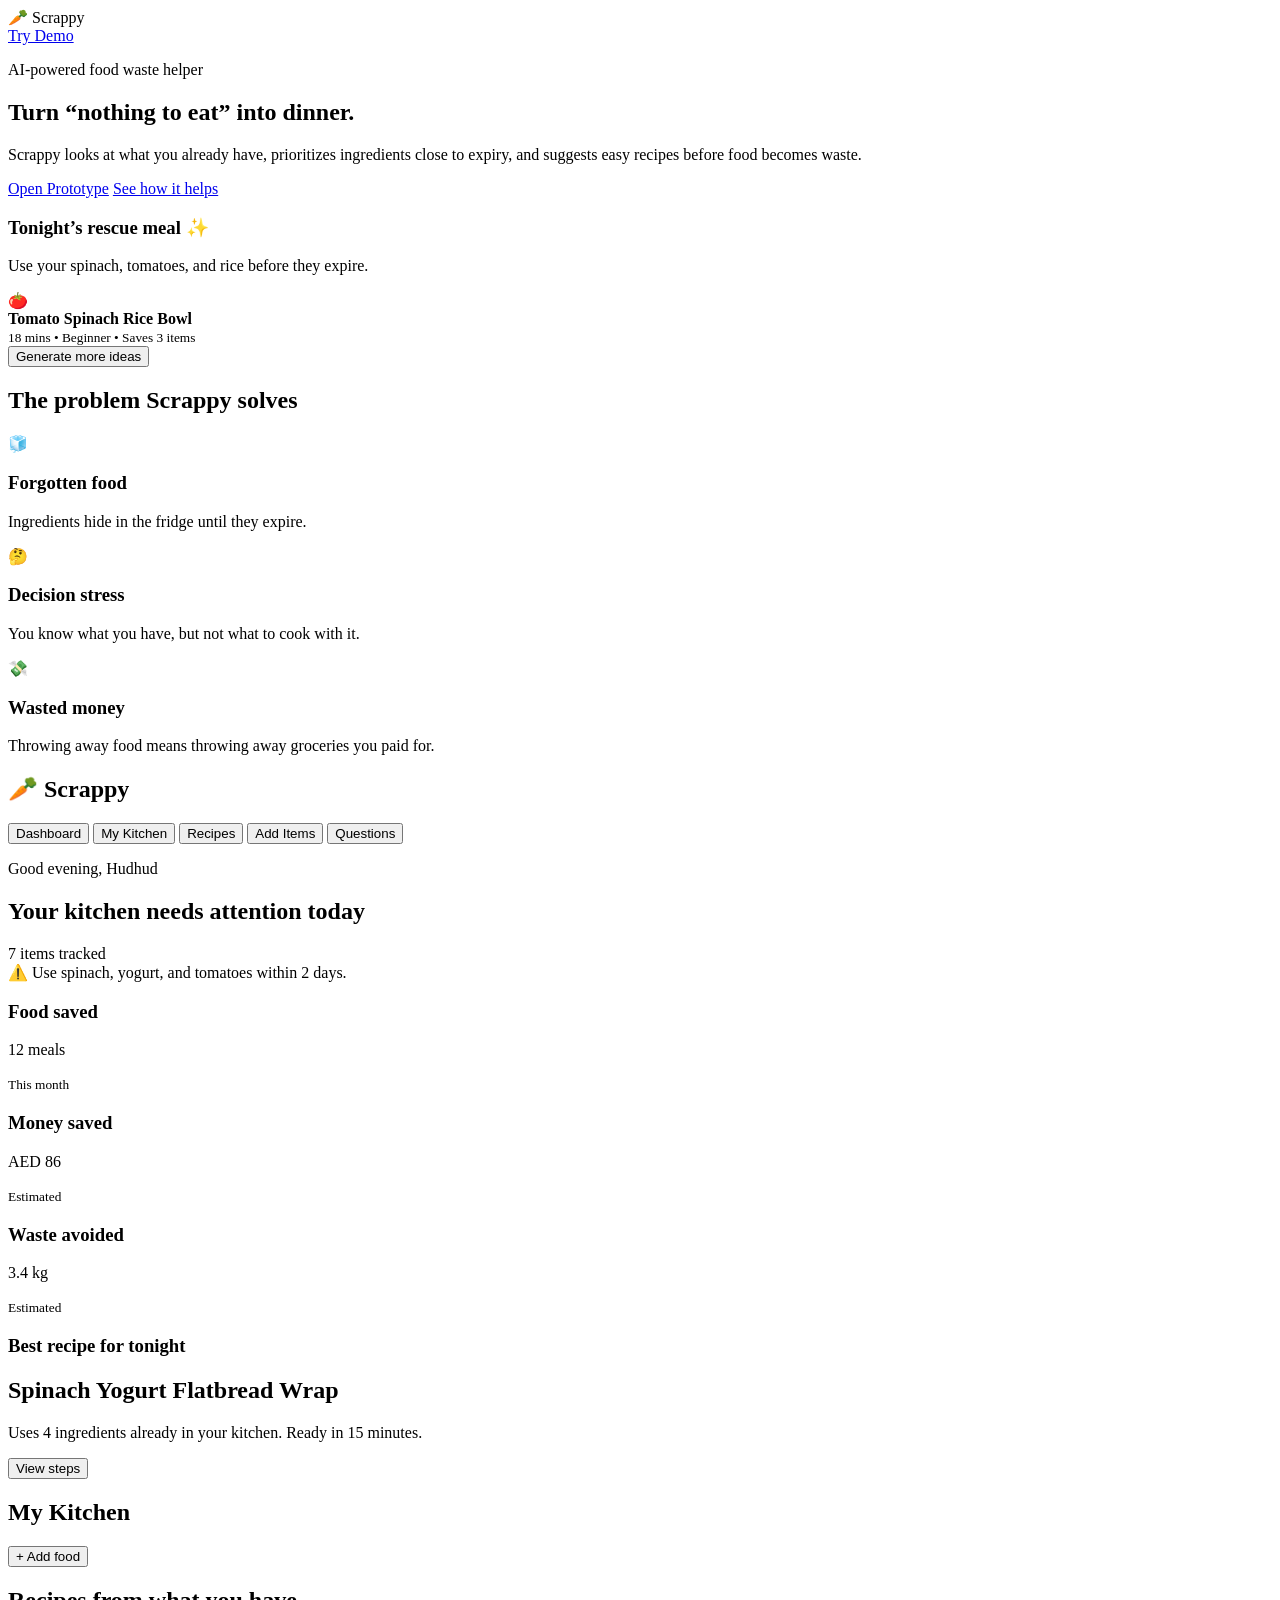
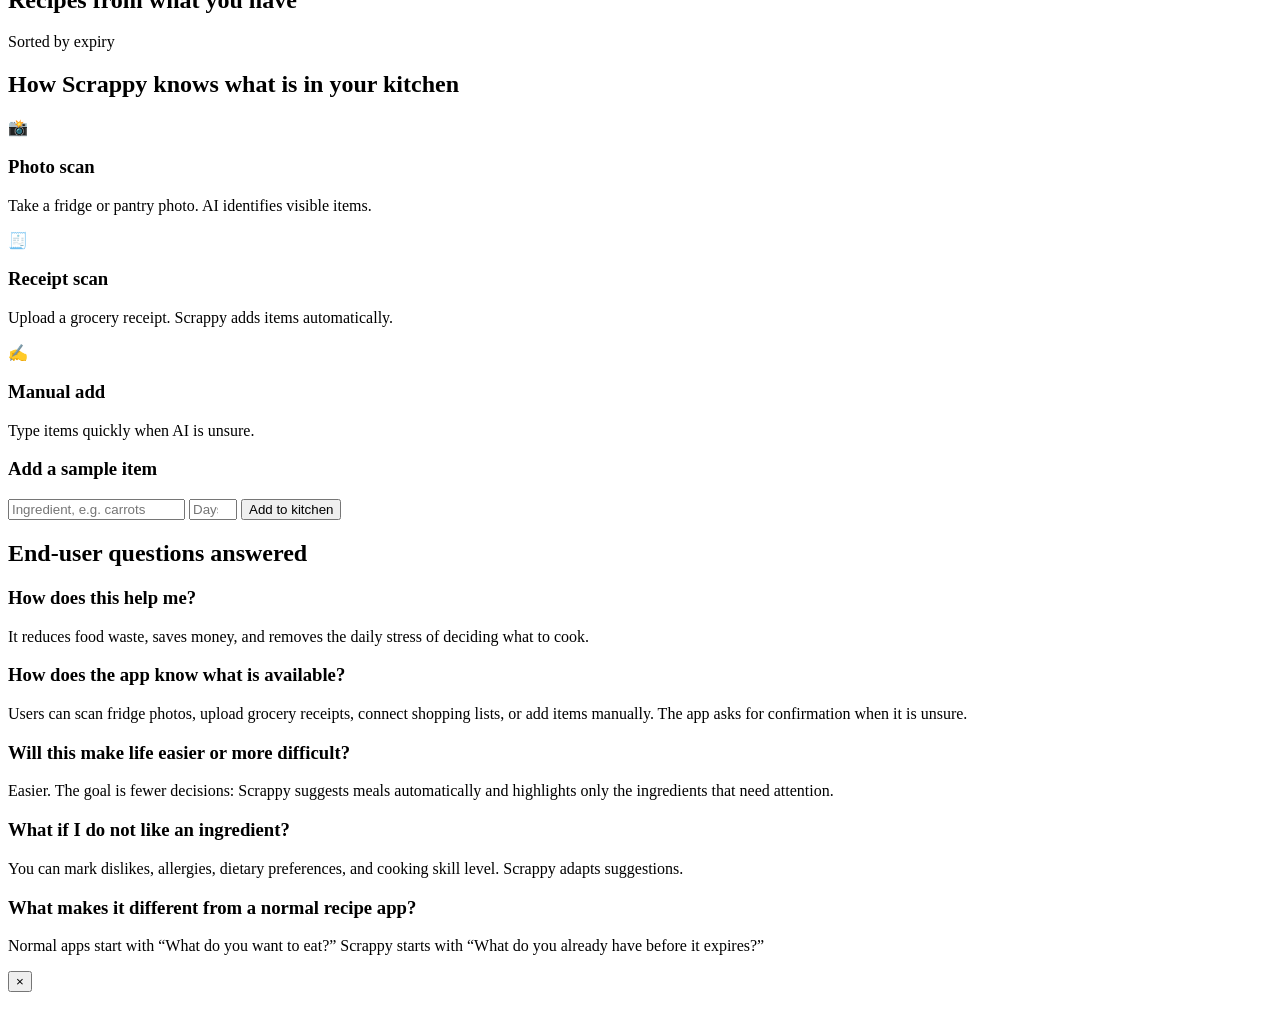
==== index.html @ 2fd0890b "Add files via upload" ====
<!DOCTYPE html>
<html lang="en">
<head>
  <meta charset="UTF-8" />
  <meta name="viewport" content="width=device-width, initial-scale=1.0" />
  <title>Scrappy — AI Pantry Companion</title>
  <link rel="stylesheet" href="styles.css" />
</head>
<body>
  <header class="hero">
    <nav>
      <div class="logo">🥕 Scrappy</div>
      <a href="#demo" class="nav-btn">Try Demo</a>
    </nav>
    <section class="hero-grid">
      <div>
        <p class="eyebrow">AI-powered food waste helper</p>
        <h1>Turn “nothing to eat” into dinner.</h1>
        <p class="hero-text">Scrappy looks at what you already have, prioritizes ingredients close to expiry, and suggests easy recipes before food becomes waste.</p>
        <div class="hero-actions">
          <a class="primary" href="#demo">Open Prototype</a>
          <a class="secondary" href="#faq">See how it helps</a>
        </div>
      </div>
      <div class="phone-card">
        <div class="phone-top"></div>
        <h3>Tonight’s rescue meal ✨</h3>
        <p>Use your spinach, tomatoes, and rice before they expire.</p>
        <div class="meal-card">
          <span>🍅</span>
          <div><strong>Tomato Spinach Rice Bowl</strong><br><small>18 mins • Beginner • Saves 3 items</small></div>
        </div>
        <button onclick="scrollToDemo()">Generate more ideas</button>
      </div>
    </section>
  </header>

  <main>
    <section class="problem">
      <h2>The problem Scrappy solves</h2>
      <div class="cards">
        <article><span>🧊</span><h3>Forgotten food</h3><p>Ingredients hide in the fridge until they expire.</p></article>
        <article><span>🤔</span><h3>Decision stress</h3><p>You know what you have, but not what to cook with it.</p></article>
        <article><span>💸</span><h3>Wasted money</h3><p>Throwing away food means throwing away groceries you paid for.</p></article>
      </div>
    </section>

    <section id="demo" class="app-shell">
      <aside class="sidebar">
        <h2>🥕 Scrappy</h2>
        <button class="active" data-screen="dashboard">Dashboard</button>
        <button data-screen="pantry">My Kitchen</button>
        <button data-screen="recipes">Recipes</button>
        <button data-screen="scan">Add Items</button>
        <button data-screen="faq">Questions</button>
      </aside>

      <section class="screen active-screen" id="dashboard">
        <div class="screen-head">
          <div><p class="eyebrow">Good evening, Hudhud</p><h2>Your kitchen needs attention today</h2></div>
          <span class="badge">7 items tracked</span>
        </div>
        <div class="alert">⚠️ Use spinach, yogurt, and tomatoes within 2 days.</div>
        <div class="cards small">
          <article><h3>Food saved</h3><p class="big">12 meals</p><small>This month</small></article>
          <article><h3>Money saved</h3><p class="big">AED 86</p><small>Estimated</small></article>
          <article><h3>Waste avoided</h3><p class="big">3.4 kg</p><small>Estimated</small></article>
        </div>
        <h3>Best recipe for tonight</h3>
        <div class="recipe-highlight">
          <div><h2>Spinach Yogurt Flatbread Wrap</h2><p>Uses 4 ingredients already in your kitchen. Ready in 15 minutes.</p></div>
          <button onclick="showRecipe('wrap')">View steps</button>
        </div>
      </section>

      <section class="screen" id="pantry">
        <div class="screen-head"><h2>My Kitchen</h2><button onclick="switchScreen('scan')">+ Add food</button></div>
        <div id="pantryList" class="pantry-list"></div>
      </section>

      <section class="screen" id="recipes">
        <div class="screen-head"><h2>Recipes from what you have</h2><span class="badge">Sorted by expiry</span></div>
        <div id="recipeList" class="recipe-list"></div>
      </section>

      <section class="screen" id="scan">
        <h2>How Scrappy knows what is in your kitchen</h2>
        <div class="scan-grid">
          <div class="scan-box">📸<h3>Photo scan</h3><p>Take a fridge or pantry photo. AI identifies visible items.</p></div>
          <div class="scan-box">🧾<h3>Receipt scan</h3><p>Upload a grocery receipt. Scrappy adds items automatically.</p></div>
          <div class="scan-box">✍️<h3>Manual add</h3><p>Type items quickly when AI is unsure.</p></div>
        </div>
        <form id="addForm">
          <h3>Add a sample item</h3>
          <input id="itemName" placeholder="Ingredient, e.g. carrots" required />
          <input id="itemDays" type="number" min="0" max="30" placeholder="Days until expiry" required />
          <button>Add to kitchen</button>
        </form>
      </section>

      <section class="screen" id="faq">
        <h2>End-user questions answered</h2>
        <div class="faq-item"><h3>How does this help me?</h3><p>It reduces food waste, saves money, and removes the daily stress of deciding what to cook.</p></div>
        <div class="faq-item"><h3>How does the app know what is available?</h3><p>Users can scan fridge photos, upload grocery receipts, connect shopping lists, or add items manually. The app asks for confirmation when it is unsure.</p></div>
        <div class="faq-item"><h3>Will this make life easier or more difficult?</h3><p>Easier. The goal is fewer decisions: Scrappy suggests meals automatically and highlights only the ingredients that need attention.</p></div>
        <div class="faq-item"><h3>What if I do not like an ingredient?</h3><p>You can mark dislikes, allergies, dietary preferences, and cooking skill level. Scrappy adapts suggestions.</p></div>
        <div class="faq-item"><h3>What makes it different from a normal recipe app?</h3><p>Normal apps start with “What do you want to eat?” Scrappy starts with “What do you already have before it expires?”</p></div>
      </section>
    </section>
  </main>

  <div class="modal" id="modal">
    <div class="modal-box">
      <button class="close" onclick="closeModal()">×</button>
      <h2 id="modalTitle"></h2>
      <p id="modalText"></p>
      <ol id="modalSteps"></ol>
    </div>
  </div>

  <script src="script.js"></script>
</body>
</html>
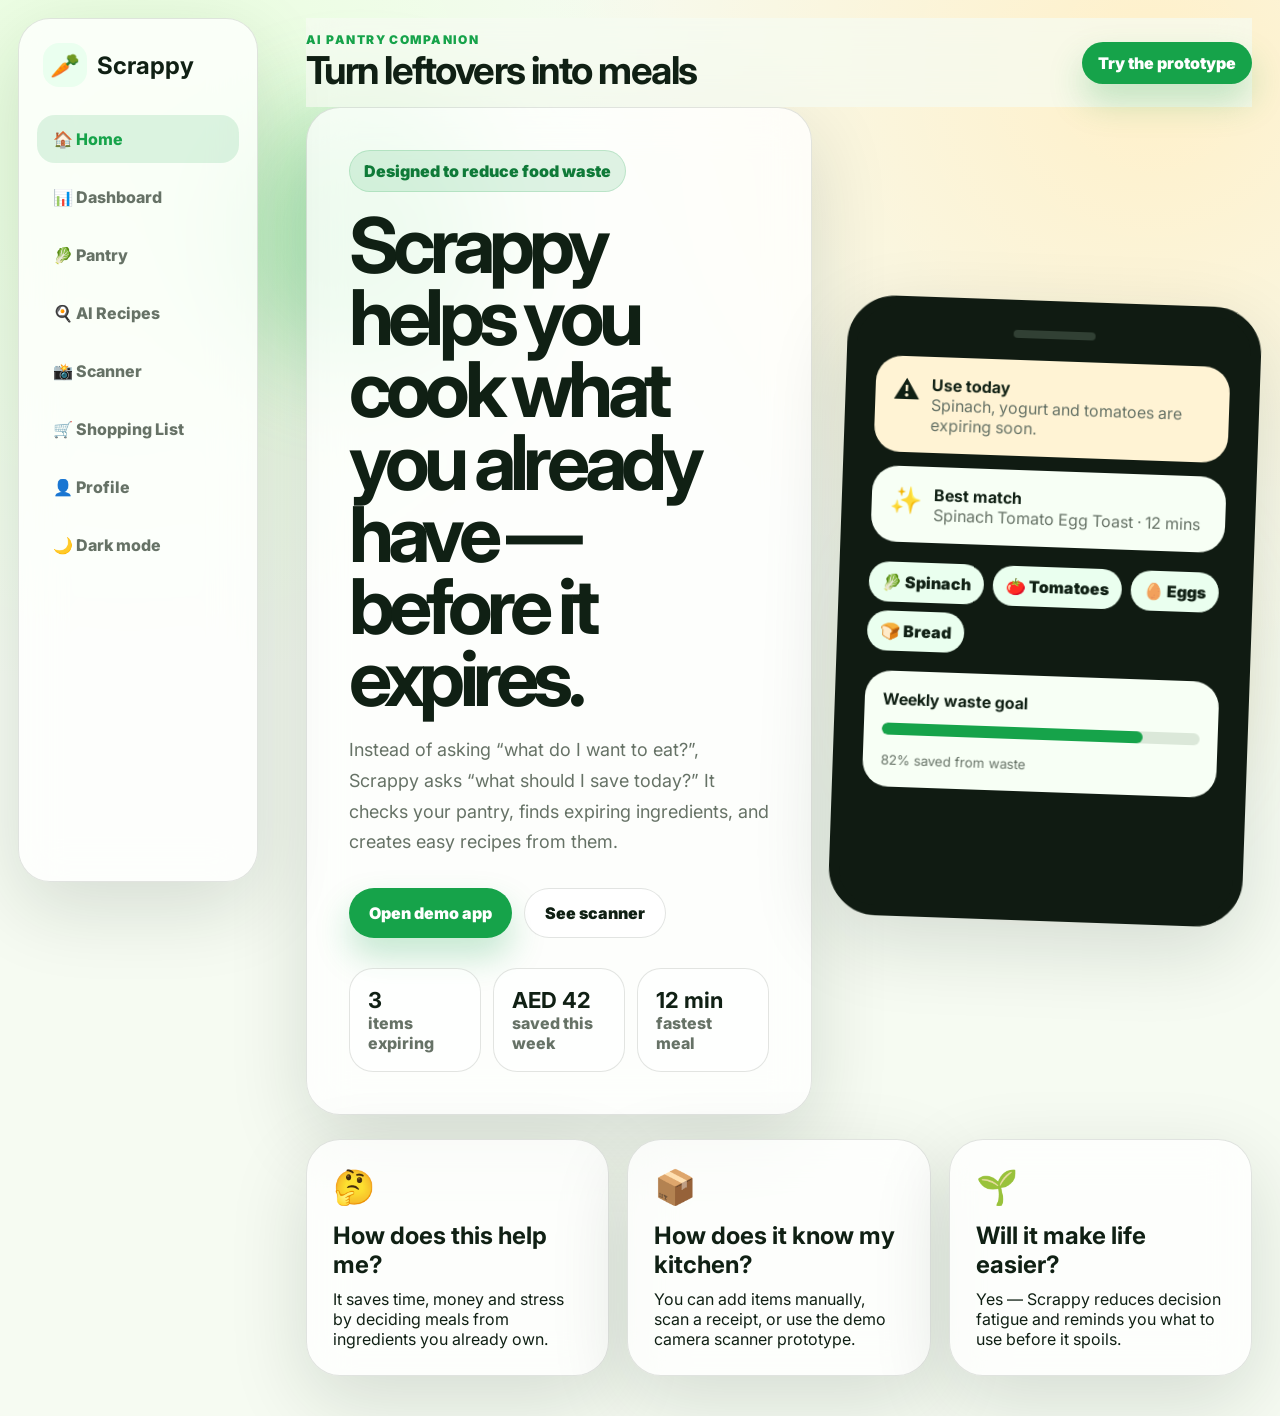
==== commit 672a4f24: "Add files via upload" ====
--- a/index.html
+++ b/index.html
@@ -4,120 +4,131 @@
   <meta charset="UTF-8" />
   <meta name="viewport" content="width=device-width, initial-scale=1.0" />
   <title>Scrappy — AI Pantry Companion</title>
+  <link rel="preconnect" href="https://fonts.googleapis.com">
+  <link rel="preconnect" href="https://fonts.gstatic.com" crossorigin>
+  <link href="https://fonts.googleapis.com/css2?family=Inter:wght@400;500;600;700;800;900&display=swap" rel="stylesheet">
   <link rel="stylesheet" href="styles.css" />
 </head>
 <body>
-  <header class="hero">
-    <nav>
-      <div class="logo">🥕 Scrappy</div>
-      <a href="#demo" class="nav-btn">Try Demo</a>
-    </nav>
-    <section class="hero-grid">
+  <div class="bg-orb orb-1"></div>
+  <div class="bg-orb orb-2"></div>
+
+  <aside class="sidebar" id="sidebar">
+    <a class="logo" href="#home"><span>🥕</span><strong>Scrappy</strong></a>
+    <button class="nav-link active" data-page="home">🏠 Home</button>
+    <button class="nav-link" data-page="dashboard">📊 Dashboard</button>
+    <button class="nav-link" data-page="pantry">🥬 Pantry</button>
+    <button class="nav-link" data-page="recipes">🍳 AI Recipes</button>
+    <button class="nav-link" data-page="scanner">📸 Scanner</button>
+    <button class="nav-link" data-page="shopping">🛒 Shopping List</button>
+    <button class="nav-link" data-page="profile">👤 Profile</button>
+    <button class="theme-toggle" id="themeToggle">🌙 Dark mode</button>
+  </aside>
+
+  <main class="app-shell">
+    <header class="topbar">
+      <button class="menu-btn" id="menuBtn">☰</button>
       <div>
-        <p class="eyebrow">AI-powered food waste helper</p>
-        <h1>Turn “nothing to eat” into dinner.</h1>
-        <p class="hero-text">Scrappy looks at what you already have, prioritizes ingredients close to expiry, and suggests easy recipes before food becomes waste.</p>
-        <div class="hero-actions">
-          <a class="primary" href="#demo">Open Prototype</a>
-          <a class="secondary" href="#faq">See how it helps</a>
+        <p class="eyebrow">AI pantry companion</p>
+        <h1 id="pageTitle">Turn leftovers into meals</h1>
+      </div>
+      <button class="primary small" data-page-target="dashboard">Try the prototype</button>
+    </header>
+
+    <section class="page active" id="home">
+      <div class="hero-grid">
+        <div class="hero-copy glass">
+          <span class="badge">Designed to reduce food waste</span>
+          <h2>Scrappy helps you cook what you already have — before it expires.</h2>
+          <p>Instead of asking “what do I want to eat?”, Scrappy asks “what should I save today?” It checks your pantry, finds expiring ingredients, and creates easy recipes from them.</p>
+          <div class="cta-row">
+            <button class="primary" data-page-target="dashboard">Open demo app</button>
+            <button class="secondary" data-page-target="scanner">See scanner</button>
+          </div>
+          <div class="mini-stats">
+            <div><strong>3</strong><span>items expiring</span></div>
+            <div><strong>AED 42</strong><span>saved this week</span></div>
+            <div><strong>12 min</strong><span>fastest meal</span></div>
+          </div>
+        </div>
+
+        <div class="phone-mockup">
+          <div class="phone-camera"></div>
+          <div class="mobile-card warning"><span>⚠️</span><div><b>Use today</b><p>Spinach, yogurt and tomatoes are expiring soon.</p></div></div>
+          <div class="mobile-card"><span>✨</span><div><b>Best match</b><p>Spinach Tomato Egg Toast · 12 mins</p></div></div>
+          <div class="ingredient-pills">
+            <span>🥬 Spinach</span><span>🍅 Tomatoes</span><span>🥚 Eggs</span><span>🍞 Bread</span>
+          </div>
+          <div class="progress-card"><b>Weekly waste goal</b><div class="progress"><span></span></div><small>82% saved from waste</small></div>
         </div>
       </div>
-      <div class="phone-card">
-        <div class="phone-top"></div>
-        <h3>Tonight’s rescue meal ✨</h3>
-        <p>Use your spinach, tomatoes, and rice before they expire.</p>
-        <div class="meal-card">
-          <span>🍅</span>
-          <div><strong>Tomato Spinach Rice Bowl</strong><br><small>18 mins • Beginner • Saves 3 items</small></div>
-        </div>
-        <button onclick="scrollToDemo()">Generate more ideas</button>
-      </div>
-    </section>
-  </header>
 
-  <main>
-    <section class="problem">
-      <h2>The problem Scrappy solves</h2>
-      <div class="cards">
-        <article><span>🧊</span><h3>Forgotten food</h3><p>Ingredients hide in the fridge until they expire.</p></article>
-        <article><span>🤔</span><h3>Decision stress</h3><p>You know what you have, but not what to cook with it.</p></article>
-        <article><span>💸</span><h3>Wasted money</h3><p>Throwing away food means throwing away groceries you paid for.</p></article>
+      <div class="cards-3">
+        <article class="glass"><div class="icon">🤔</div><h3>How does this help me?</h3><p>It saves time, money and stress by deciding meals from ingredients you already own.</p></article>
+        <article class="glass"><div class="icon">📦</div><h3>How does it know my kitchen?</h3><p>You can add items manually, scan a receipt, or use the demo camera scanner prototype.</p></article>
+        <article class="glass"><div class="icon">🌱</div><h3>Will it make life easier?</h3><p>Yes — Scrappy reduces decision fatigue and reminds you what to use before it spoils.</p></article>
       </div>
     </section>
 
-    <section id="demo" class="app-shell">
-      <aside class="sidebar">
-        <h2>🥕 Scrappy</h2>
-        <button class="active" data-screen="dashboard">Dashboard</button>
-        <button data-screen="pantry">My Kitchen</button>
-        <button data-screen="recipes">Recipes</button>
-        <button data-screen="scan">Add Items</button>
-        <button data-screen="faq">Questions</button>
-      </aside>
+    <section class="page" id="dashboard">
+      <div class="dashboard-grid">
+        <article class="stat-card"><span>Food saved</span><strong>8.4 kg</strong><small>This month</small></article>
+        <article class="stat-card"><span>Money saved</span><strong>AED 186</strong><small>Estimated</small></article>
+        <article class="stat-card"><span>Meals created</span><strong>27</strong><small>From leftovers</small></article>
+        <article class="stat-card"><span>Expiry alerts</span><strong>5</strong><small>Need attention</small></article>
+      </div>
+      <div class="split-grid">
+        <article class="glass panel"><h3>Today’s priority</h3><div id="priorityList" class="priority-list"></div></article>
+        <article class="glass panel accent"><h3>AI recommendation</h3><div id="dashboardRecipe"></div><button class="white-btn" data-page-target="recipes">Generate another recipe</button></article>
+      </div>
+    </section>
 
-      <section class="screen active-screen" id="dashboard">
-        <div class="screen-head">
-          <div><p class="eyebrow">Good evening, Hudhud</p><h2>Your kitchen needs attention today</h2></div>
-          <span class="badge">7 items tracked</span>
-        </div>
-        <div class="alert">⚠️ Use spinach, yogurt, and tomatoes within 2 days.</div>
-        <div class="cards small">
-          <article><h3>Food saved</h3><p class="big">12 meals</p><small>This month</small></article>
-          <article><h3>Money saved</h3><p class="big">AED 86</p><small>Estimated</small></article>
-          <article><h3>Waste avoided</h3><p class="big">3.4 kg</p><small>Estimated</small></article>
-        </div>
-        <h3>Best recipe for tonight</h3>
-        <div class="recipe-highlight">
-          <div><h2>Spinach Yogurt Flatbread Wrap</h2><p>Uses 4 ingredients already in your kitchen. Ready in 15 minutes.</p></div>
-          <button onclick="showRecipe('wrap')">View steps</button>
-        </div>
-      </section>
+    <section class="page" id="pantry">
+      <div class="glass panel">
+        <div class="panel-head"><div><h3>Your pantry</h3><p>Add ingredients and expiry dates. Click an item to remove it.</p></div><button id="resetPantry" class="secondary">Reset demo</button></div>
+        <form id="addForm" class="add-form">
+          <input id="itemName" placeholder="Example: rice, chicken, cheese" required />
+          <select id="itemExpiry">
+            <option value="today">Expires today</option>
+            <option value="tomorrow">Expires tomorrow</option>
+            <option value="week">This week</option>
+            <option value="later">Later</option>
+          </select>
+          <button class="primary" type="submit">Add item</button>
+        </form>
+        <div id="pantryList" class="pantry-list"></div>
+      </div>
+    </section>
 
-      <section class="screen" id="pantry">
-        <div class="screen-head"><h2>My Kitchen</h2><button onclick="switchScreen('scan')">+ Add food</button></div>
-        <div id="pantryList" class="pantry-list"></div>
-      </section>
+    <section class="page" id="recipes">
+      <div class="split-grid">
+        <article class="glass panel"><h3>Recipe generator</h3><p>Scrappy looks at expiring items first, then builds a simple meal idea.</p><button id="generateRecipe" class="primary big">✨ Generate recipe</button><div id="recipeResult" class="recipe-result"></div></article>
+        <article class="glass panel"><h3>Saved recipes</h3><div class="saved-recipes"><div>🍳 Spinach Tomato Egg Toast</div><div>🥣 Yogurt Banana Bowl</div><div>🍝 Tomato Cheese Pasta</div></div></article>
+      </div>
+    </section>
 
-      <section class="screen" id="recipes">
-        <div class="screen-head"><h2>Recipes from what you have</h2><span class="badge">Sorted by expiry</span></div>
-        <div id="recipeList" class="recipe-list"></div>
-      </section>
+    <section class="page" id="scanner">
+      <div class="scanner-wrap glass panel">
+        <div class="scanner-box"><div class="scan-line"></div><span>📸</span><p>Demo camera scanner</p></div>
+        <div><h3>How Scrappy can know what’s available</h3><p>In a real app, users could scan receipts, product barcodes, or type ingredients manually. For this prototype, press the button and Scrappy will “detect” sample groceries.</p><button id="scanBtn" class="primary">Scan demo items</button><div id="scanOutput" class="scan-output"></div></div>
+      </div>
+    </section>
 
-      <section class="screen" id="scan">
-        <h2>How Scrappy knows what is in your kitchen</h2>
-        <div class="scan-grid">
-          <div class="scan-box">📸<h3>Photo scan</h3><p>Take a fridge or pantry photo. AI identifies visible items.</p></div>
-          <div class="scan-box">🧾<h3>Receipt scan</h3><p>Upload a grocery receipt. Scrappy adds items automatically.</p></div>
-          <div class="scan-box">✍️<h3>Manual add</h3><p>Type items quickly when AI is unsure.</p></div>
-        </div>
-        <form id="addForm">
-          <h3>Add a sample item</h3>
-          <input id="itemName" placeholder="Ingredient, e.g. carrots" required />
-          <input id="itemDays" type="number" min="0" max="30" placeholder="Days until expiry" required />
-          <button>Add to kitchen</button>
-        </form>
-      </section>
+    <section class="page" id="shopping">
+      <div class="glass panel">
+        <h3>Smart shopping list</h3><p>Scrappy avoids buying duplicates and suggests only what completes meals.</p>
+        <div class="shopping-list"><label><input type="checkbox"> Olive oil</label><label><input type="checkbox"> Garlic</label><label><input type="checkbox"> Tortilla wraps</label><label><input type="checkbox"> Fresh herbs</label></div>
+      </div>
+    </section>
 
-      <section class="screen" id="faq">
-        <h2>End-user questions answered</h2>
-        <div class="faq-item"><h3>How does this help me?</h3><p>It reduces food waste, saves money, and removes the daily stress of deciding what to cook.</p></div>
-        <div class="faq-item"><h3>How does the app know what is available?</h3><p>Users can scan fridge photos, upload grocery receipts, connect shopping lists, or add items manually. The app asks for confirmation when it is unsure.</p></div>
-        <div class="faq-item"><h3>Will this make life easier or more difficult?</h3><p>Easier. The goal is fewer decisions: Scrappy suggests meals automatically and highlights only the ingredients that need attention.</p></div>
-        <div class="faq-item"><h3>What if I do not like an ingredient?</h3><p>You can mark dislikes, allergies, dietary preferences, and cooking skill level. Scrappy adapts suggestions.</p></div>
-        <div class="faq-item"><h3>What makes it different from a normal recipe app?</h3><p>Normal apps start with “What do you want to eat?” Scrappy starts with “What do you already have before it expires?”</p></div>
-      </section>
+    <section class="page" id="profile">
+      <div class="glass panel profile-card">
+        <div class="avatar">S</div><h3>Scrappy Demo User</h3><p>Goal: save money, reduce food waste, and cook faster.</p>
+        <div class="profile-grid"><div><strong>Family mode</strong><span>On</span></div><div><strong>Diet preference</strong><span>Flexible</span></div><div><strong>Weekly budget</strong><span>AED 250</span></div></div>
+      </div>
     </section>
   </main>
 
-  <div class="modal" id="modal">
-    <div class="modal-box">
-      <button class="close" onclick="closeModal()">×</button>
-      <h2 id="modalTitle"></h2>
-      <p id="modalText"></p>
-      <ol id="modalSteps"></ol>
-    </div>
-  </div>
-
-  <script src="script.js"></script>
+  <script src="app.js"></script>
 </body>
 </html>
--- a/styles.css
+++ b/styles.css
@@ -0,0 +1,2 @@
+:root{--bg:#f6fbf2;--ink:#102014;--muted:#667266;--card:rgba(255,255,255,.76);--border:rgba(16,32,20,.12);--green:#16a34a;--green2:#0f7a38;--cream:#fff3d4;--orange:#ff9f1c;--shadow:0 25px 80px rgba(16,32,20,.14)}
+*{box-sizing:border-box;margin:0;padding:0}html{scroll-behavior:smooth}body{font-family:Inter,system-ui,sans-serif;background:radial-gradient(circle at 10% 10%,#e7ffdc,transparent 32%),radial-gradient(circle at 90% 5%,#fff0c9,transparent 34%),var(--bg);color:var(--ink);min-height:100vh}.dark{--bg:#08120b;--ink:#f5fff5;--muted:#a9b7aa;--card:rgba(17,32,20,.72);--border:rgba(255,255,255,.12);--shadow:0 25px 80px rgba(0,0,0,.35)}button,input,select{font:inherit}.bg-orb{position:fixed;border-radius:50%;filter:blur(50px);opacity:.35;z-index:-1}.orb-1{width:260px;height:260px;background:#52d273;left:18%;top:12%}.orb-2{width:320px;height:320px;background:#ffc85a;right:5%;bottom:8%}.sidebar{position:fixed;left:18px;top:18px;bottom:18px;width:240px;background:var(--card);border:1px solid var(--border);box-shadow:var(--shadow);backdrop-filter:blur(22px);border-radius:32px;padding:18px;display:flex;flex-direction:column;gap:10px;z-index:20}.logo{display:flex;align-items:center;gap:10px;text-decoration:none;color:var(--ink);font-size:24px;margin:6px 6px 18px}.logo span{width:44px;height:44px;display:grid;place-items:center;background:#eaffef;border-radius:16px}.nav-link,.theme-toggle{border:0;background:transparent;color:var(--muted);text-align:left;padding:14px 16px;border-radius:18px;font-weight:800;cursor:pointer}.nav-link:hover,.nav-link.active,.theme-toggle:hover{background:rgba(22,163,74,.13);color:var(--green)}.app-shell{margin-left:278px;padding:18px 28px 40px}.topbar{position:sticky;top:0;z-index:10;display:flex;align-items:center;justify-content:space-between;gap:18px;background:rgba(246,251,242,.72);backdrop-filter:blur(18px);padding:14px 0}.dark .topbar{background:rgba(8,18,11,.72)}.eyebrow{color:var(--green);font-weight:900;text-transform:uppercase;font-size:12px;letter-spacing:.12em}.topbar h1{font-size:clamp(24px,3vw,40px);letter-spacing:-.04em}.menu-btn{display:none;border:0;background:var(--card);color:var(--ink);border:1px solid var(--border);border-radius:14px;padding:10px 13px}.page{display:none;animation:fade .35s ease}.page.active{display:block}@keyframes fade{from{opacity:0;transform:translateY(12px)}to{opacity:1;transform:translateY(0)}}.glass{background:var(--card);border:1px solid var(--border);box-shadow:var(--shadow);backdrop-filter:blur(22px);border-radius:34px}.hero-grid{display:grid;grid-template-columns:1.1fr .9fr;gap:26px;align-items:center;min-height:calc(100vh - 100px)}.hero-copy{padding:42px}.badge{display:inline-flex;background:rgba(22,163,74,.13);border:1px solid rgba(22,163,74,.18);color:var(--green2);padding:10px 14px;border-radius:999px;font-weight:900;margin-bottom:18px}.hero-copy h2{font-size:clamp(42px,6vw,82px);line-height:.94;letter-spacing:-.075em;margin-bottom:20px}.hero-copy p,.panel p{color:var(--muted);font-size:18px;line-height:1.7}.cta-row{display:flex;gap:12px;flex-wrap:wrap;margin:30px 0}.primary,.secondary,.white-btn{border:0;border-radius:999px;padding:14px 20px;font-weight:900;cursor:pointer;transition:.25s}.primary{background:var(--green);color:white;box-shadow:0 18px 34px rgba(22,163,74,.25)}.secondary{background:var(--card);color:var(--ink);border:1px solid var(--border)}.white-btn{background:white;color:#102014;margin-top:18px}.small{padding:11px 16px}.big{font-size:18px;padding:17px 24px}.primary:hover,.secondary:hover,.white-btn:hover{transform:translateY(-3px)}.mini-stats{display:grid;grid-template-columns:repeat(3,1fr);gap:12px}.mini-stats div,.stat-card{background:rgba(255,255,255,.58);border:1px solid var(--border);border-radius:24px;padding:18px}.dark .mini-stats div,.dark .stat-card{background:rgba(255,255,255,.05)}.mini-stats strong{display:block;font-size:22px}.mini-stats span,.stat-card span,.stat-card small{color:var(--muted);font-weight:800}.phone-mockup{max-width:420px;margin:auto;background:#101b12;border:10px solid #101b12;border-radius:48px;padding:20px;box-shadow:var(--shadow);min-height:620px;transform:rotate(2deg)}.phone-camera{width:82px;height:8px;background:#314034;border-radius:99px;margin:0 auto 22px}.mobile-card,.progress-card{background:#f7fff5;border-radius:26px;padding:18px;margin-bottom:14px;display:flex;gap:12px;color:#102014}.mobile-card span{font-size:26px}.mobile-card p,.progress-card small{color:#667266}.warning{background:#fff3d4}.ingredient-pills{display:flex;flex-wrap:wrap;gap:9px;margin:20px 0}.ingredient-pills span{background:#eaffef;color:#102014;border-radius:99px;padding:10px 13px;font-weight:900}.progress-card{display:block}.progress{height:12px;background:#dbe8d9;border-radius:99px;margin:14px 0;overflow:hidden}.progress span{display:block;height:100%;width:82%;background:var(--green);border-radius:99px}.cards-3,.dashboard-grid{display:grid;grid-template-columns:repeat(3,1fr);gap:18px;margin-top:24px}.cards-3 article{padding:26px}.icon{font-size:34px;margin-bottom:14px}.cards-3 h3,.panel h3{font-size:24px;margin-bottom:10px}.dashboard-grid{grid-template-columns:repeat(4,1fr)}.stat-card strong{display:block;font-size:40px;margin:8px 0;color:var(--green)}.split-grid{display:grid;grid-template-columns:1fr 1fr;gap:20px;margin-top:22px}.panel{padding:28px}.accent{background:linear-gradient(135deg,#102014,#16a34a);color:white}.accent p{color:rgba(255,255,255,.78)}.priority-list,.pantry-list,.saved-recipes,.scan-output,.shopping-list{display:grid;gap:12px;margin-top:18px}.priority-item,.pantry-item,.saved-recipes div,.scan-output div,.shopping-list label{display:flex;justify-content:space-between;align-items:center;gap:10px;background:rgba(255,255,255,.55);border:1px solid var(--border);border-radius:20px;padding:15px;font-weight:900}.dark .priority-item,.dark .pantry-item,.dark .saved-recipes div,.dark .scan-output div,.dark .shopping-list label{background:rgba(255,255,255,.05)}.urgent{background:#fff3d4!important;color:#102014}.add-form{display:grid;grid-template-columns:1fr 210px 140px;gap:12px;margin-top:22px}.add-form input,.add-form select{border:1px solid var(--border);background:var(--card);color:var(--ink);border-radius:18px;padding:15px}.panel-head{display:flex;justify-content:space-between;gap:16px;align-items:center}.recipe-result{margin-top:24px;background:rgba(255,255,255,.55);border:1px solid var(--border);border-radius:26px;padding:22px}.dark .recipe-result{background:rgba(255,255,255,.06)}.recipe-result h4{font-size:28px;margin-bottom:10px}.recipe-result ul{margin-left:20px;line-height:1.9;color:var(--muted)}.scanner-wrap{display:grid;grid-template-columns:360px 1fr;gap:28px;align-items:center}.scanner-box{height:420px;background:#101b12;border-radius:32px;display:grid;place-items:center;position:relative;overflow:hidden;color:white;text-align:center}.scanner-box span{font-size:72px}.scan-line{position:absolute;left:24px;right:24px;height:4px;background:#16a34a;box-shadow:0 0 30px #16a34a;animation:scan 2.2s infinite}@keyframes scan{0%{top:35px}50%{top:360px}100%{top:35px}}.profile-card{text-align:center;max-width:760px;margin:auto}.avatar{width:90px;height:90px;margin:0 auto 15px;background:var(--green);color:white;border-radius:30px;display:grid;place-items:center;font-size:38px;font-weight:900}.profile-grid{display:grid;grid-template-columns:repeat(3,1fr);gap:12px;margin-top:22px}.profile-grid div{background:rgba(255,255,255,.5);border:1px solid var(--border);border-radius:22px;padding:18px}.profile-grid span{display:block;color:var(--muted);margin-top:6px}.shopping-list input{accent-color:var(--green);width:20px;height:20px}@media(max-width:980px){.sidebar{transform:translateX(-115%);transition:.3s}.sidebar.open{transform:none}.app-shell{margin-left:0;padding:14px}.menu-btn{display:block}.topbar{align-items:flex-start}.hero-grid,.split-grid,.scanner-wrap{grid-template-columns:1fr}.cards-3,.dashboard-grid,.mini-stats,.profile-grid{grid-template-columns:1fr}.add-form{grid-template-columns:1fr}.phone-mockup{transform:none}.topbar .primary{display:none}}
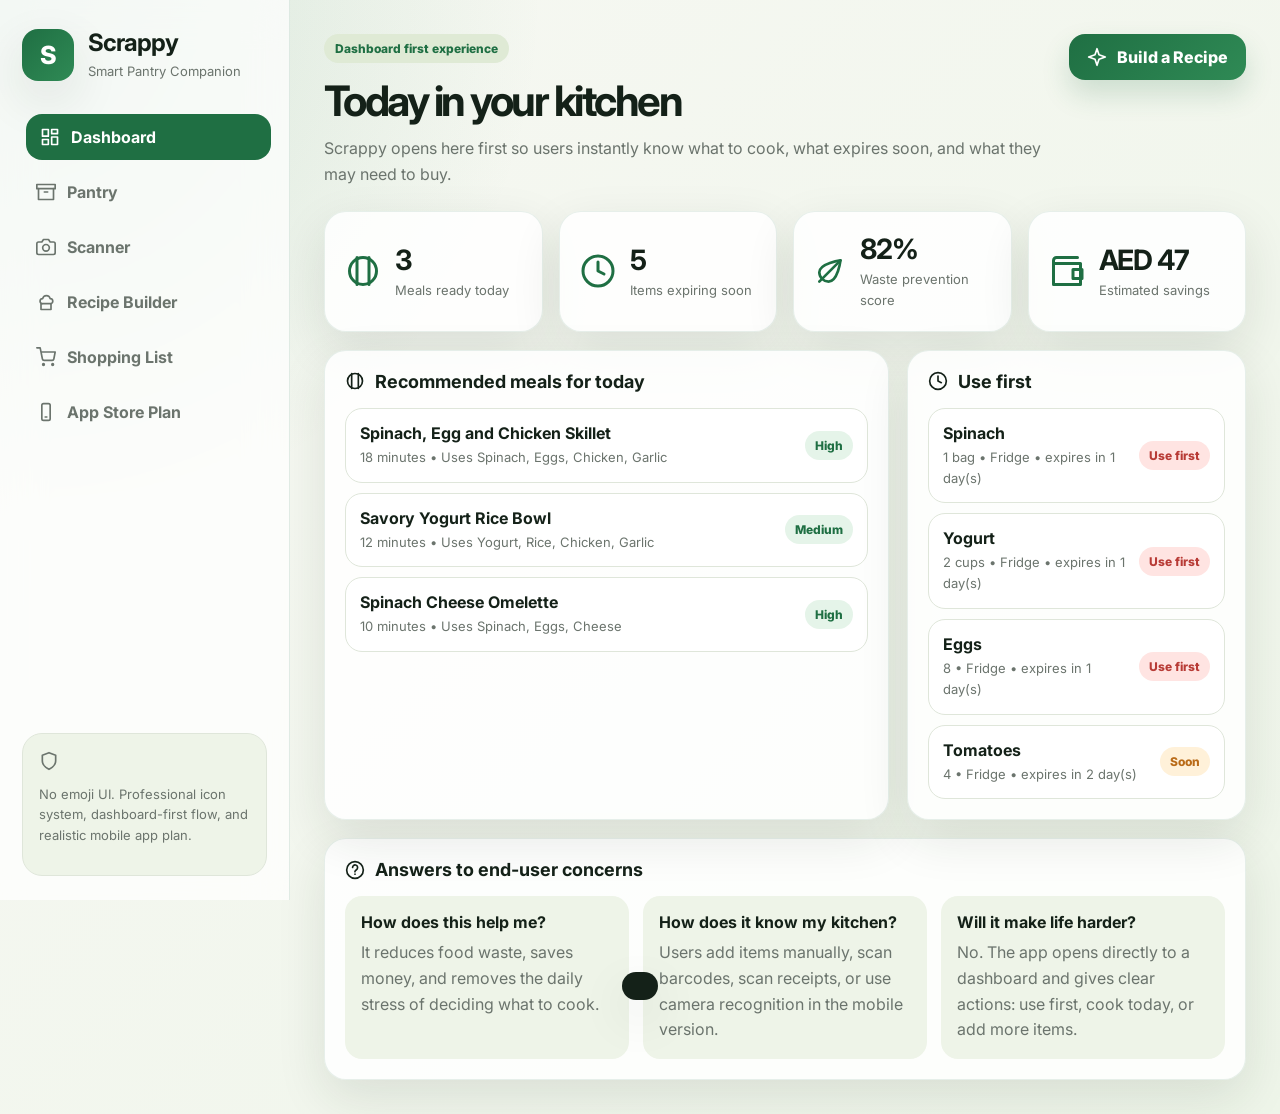
==== commit a4bc6c02: "Add files via upload" ====
--- a/index.html
+++ b/index.html
@@ -2,133 +2,257 @@
 <html lang="en">
 <head>
   <meta charset="UTF-8" />
-  <meta name="viewport" content="width=device-width, initial-scale=1.0" />
-  <title>Scrappy — AI Pantry Companion</title>
-  <link rel="preconnect" href="https://fonts.googleapis.com">
-  <link rel="preconnect" href="https://fonts.gstatic.com" crossorigin>
-  <link href="https://fonts.googleapis.com/css2?family=Inter:wght@400;500;600;700;800;900&display=swap" rel="stylesheet">
-  <link rel="stylesheet" href="styles.css" />
+  <meta name="viewport" content="width=device-width, initial-scale=1.0"/>
+  <title>Scrappy v2 — Smart Pantry App</title>
+  <link rel="stylesheet" href="styles.css"/>
 </head>
 <body>
-  <div class="bg-orb orb-1"></div>
-  <div class="bg-orb orb-2"></div>
-
-  <aside class="sidebar" id="sidebar">
-    <a class="logo" href="#home"><span>🥕</span><strong>Scrappy</strong></a>
-    <button class="nav-link active" data-page="home">🏠 Home</button>
-    <button class="nav-link" data-page="dashboard">📊 Dashboard</button>
-    <button class="nav-link" data-page="pantry">🥬 Pantry</button>
-    <button class="nav-link" data-page="recipes">🍳 AI Recipes</button>
-    <button class="nav-link" data-page="scanner">📸 Scanner</button>
-    <button class="nav-link" data-page="shopping">🛒 Shopping List</button>
-    <button class="nav-link" data-page="profile">👤 Profile</button>
-    <button class="theme-toggle" id="themeToggle">🌙 Dark mode</button>
-  </aside>
-
-  <main class="app-shell">
-    <header class="topbar">
-      <button class="menu-btn" id="menuBtn">☰</button>
-      <div>
-        <p class="eyebrow">AI pantry companion</p>
-        <h1 id="pageTitle">Turn leftovers into meals</h1>
+  <div class="app-shell">
+    <aside class="sidebar">
+      <div class="brand">
+        <div class="brand-mark">S</div>
+        <div>
+          <h1>Scrappy</h1>
+          <p>Smart Pantry Companion</p>
+        </div>
       </div>
-      <button class="primary small" data-page-target="dashboard">Try the prototype</button>
-    </header>
-
-    <section class="page active" id="home">
-      <div class="hero-grid">
-        <div class="hero-copy glass">
-          <span class="badge">Designed to reduce food waste</span>
-          <h2>Scrappy helps you cook what you already have — before it expires.</h2>
-          <p>Instead of asking “what do I want to eat?”, Scrappy asks “what should I save today?” It checks your pantry, finds expiring ingredients, and creates easy recipes from them.</p>
-          <div class="cta-row">
-            <button class="primary" data-page-target="dashboard">Open demo app</button>
-            <button class="secondary" data-page-target="scanner">See scanner</button>
-          </div>
-          <div class="mini-stats">
-            <div><strong>3</strong><span>items expiring</span></div>
-            <div><strong>AED 42</strong><span>saved this week</span></div>
-            <div><strong>12 min</strong><span>fastest meal</span></div>
-          </div>
-        </div>
-
-        <div class="phone-mockup">
-          <div class="phone-camera"></div>
-          <div class="mobile-card warning"><span>⚠️</span><div><b>Use today</b><p>Spinach, yogurt and tomatoes are expiring soon.</p></div></div>
-          <div class="mobile-card"><span>✨</span><div><b>Best match</b><p>Spinach Tomato Egg Toast · 12 mins</p></div></div>
-          <div class="ingredient-pills">
-            <span>🥬 Spinach</span><span>🍅 Tomatoes</span><span>🥚 Eggs</span><span>🍞 Bread</span>
-          </div>
-          <div class="progress-card"><b>Weekly waste goal</b><div class="progress"><span></span></div><small>82% saved from waste</small></div>
-        </div>
+
+      <nav class="nav">
+        <button class="nav-btn active" data-page="dashboard" aria-label="Dashboard">
+          <span class="icon" data-icon="layout"></span> Dashboard
+        </button>
+        <button class="nav-btn" data-page="pantry" aria-label="Pantry">
+          <span class="icon" data-icon="box"></span> Pantry
+        </button>
+        <button class="nav-btn" data-page="scanner" aria-label="Scanner">
+          <span class="icon" data-icon="camera"></span> Scanner
+        </button>
+        <button class="nav-btn" data-page="recipes" aria-label="Recipes">
+          <span class="icon" data-icon="chef"></span> Recipe Builder
+        </button>
+        <button class="nav-btn" data-page="shopping" aria-label="Shopping List">
+          <span class="icon" data-icon="cart"></span> Shopping List
+        </button>
+        <button class="nav-btn" data-page="appstore" aria-label="App Store Plan">
+          <span class="icon" data-icon="phone"></span> App Store Plan
+        </button>
+      </nav>
+
+      <div class="sidebar-note">
+        <span class="icon" data-icon="shield"></span>
+        <p>No emoji UI. Professional icon system, dashboard-first flow, and realistic mobile app plan.</p>
       </div>
-
-      <div class="cards-3">
-        <article class="glass"><div class="icon">🤔</div><h3>How does this help me?</h3><p>It saves time, money and stress by deciding meals from ingredients you already own.</p></article>
-        <article class="glass"><div class="icon">📦</div><h3>How does it know my kitchen?</h3><p>You can add items manually, scan a receipt, or use the demo camera scanner prototype.</p></article>
-        <article class="glass"><div class="icon">🌱</div><h3>Will it make life easier?</h3><p>Yes — Scrappy reduces decision fatigue and reminds you what to use before it spoils.</p></article>
-      </div>
-    </section>
-
-    <section class="page" id="dashboard">
-      <div class="dashboard-grid">
-        <article class="stat-card"><span>Food saved</span><strong>8.4 kg</strong><small>This month</small></article>
-        <article class="stat-card"><span>Money saved</span><strong>AED 186</strong><small>Estimated</small></article>
-        <article class="stat-card"><span>Meals created</span><strong>27</strong><small>From leftovers</small></article>
-        <article class="stat-card"><span>Expiry alerts</span><strong>5</strong><small>Need attention</small></article>
-      </div>
-      <div class="split-grid">
-        <article class="glass panel"><h3>Today’s priority</h3><div id="priorityList" class="priority-list"></div></article>
-        <article class="glass panel accent"><h3>AI recommendation</h3><div id="dashboardRecipe"></div><button class="white-btn" data-page-target="recipes">Generate another recipe</button></article>
-      </div>
-    </section>
-
-    <section class="page" id="pantry">
-      <div class="glass panel">
-        <div class="panel-head"><div><h3>Your pantry</h3><p>Add ingredients and expiry dates. Click an item to remove it.</p></div><button id="resetPantry" class="secondary">Reset demo</button></div>
-        <form id="addForm" class="add-form">
-          <input id="itemName" placeholder="Example: rice, chicken, cheese" required />
-          <select id="itemExpiry">
-            <option value="today">Expires today</option>
-            <option value="tomorrow">Expires tomorrow</option>
-            <option value="week">This week</option>
-            <option value="later">Later</option>
+    </aside>
+
+    <main class="main">
+      <section id="dashboard" class="page active">
+        <div class="page-head">
+          <div>
+            <span class="eyebrow">Dashboard first experience</span>
+            <h2>Today in your kitchen</h2>
+            <p>Scrappy opens here first so users instantly know what to cook, what expires soon, and what they may need to buy.</p>
+          </div>
+          <button class="primary-btn" data-jump="recipes"><span class="icon" data-icon="spark"></span> Build a Recipe</button>
+        </div>
+
+        <div class="grid stats-grid">
+          <article class="stat-card">
+            <span class="icon large" data-icon="plate"></span>
+            <div><strong id="mealsCount">3</strong><p>Meals ready today</p></div>
+          </article>
+          <article class="stat-card">
+            <span class="icon large" data-icon="clock"></span>
+            <div><strong>5</strong><p>Items expiring soon</p></div>
+          </article>
+          <article class="stat-card">
+            <span class="icon large" data-icon="leaf"></span>
+            <div><strong>82%</strong><p>Waste prevention score</p></div>
+          </article>
+          <article class="stat-card">
+            <span class="icon large" data-icon="wallet"></span>
+            <div><strong>AED 47</strong><p>Estimated savings</p></div>
+          </article>
+        </div>
+
+        <div class="dashboard-layout">
+          <article class="panel">
+            <div class="panel-title"><span class="icon" data-icon="plate"></span><h3>Recommended meals for today</h3></div>
+            <div id="todayMeals" class="meal-list"></div>
+          </article>
+
+          <article class="panel">
+            <div class="panel-title"><span class="icon" data-icon="clock"></span><h3>Use first</h3></div>
+            <div id="expiryList" class="expiry-list"></div>
+          </article>
+        </div>
+
+        <article class="panel question-panel">
+          <div class="panel-title"><span class="icon" data-icon="help"></span><h3>Answers to end-user concerns</h3></div>
+          <div class="faq-grid">
+            <div>
+              <h4>How does this help me?</h4>
+              <p>It reduces food waste, saves money, and removes the daily stress of deciding what to cook.</p>
+            </div>
+            <div>
+              <h4>How does it know my kitchen?</h4>
+              <p>Users add items manually, scan barcodes, scan receipts, or use camera recognition in the mobile version.</p>
+            </div>
+            <div>
+              <h4>Will it make life harder?</h4>
+              <p>No. The app opens directly to a dashboard and gives clear actions: use first, cook today, or add more items.</p>
+            </div>
+          </div>
+        </article>
+      </section>
+
+      <section id="pantry" class="page">
+        <div class="page-head">
+          <div>
+            <span class="eyebrow">Inventory</span>
+            <h2>Pantry management</h2>
+            <p>Add, search, and track items. Expiring ingredients are highlighted but the full pantry stays available for better recipe combinations.</p>
+          </div>
+        </div>
+
+        <div class="toolbar">
+          <input id="pantrySearch" placeholder="Search pantry items..." />
+          <select id="categoryFilter">
+            <option value="all">All categories</option>
+            <option value="Fridge">Fridge</option>
+            <option value="Pantry">Pantry</option>
+            <option value="Freezer">Freezer</option>
           </select>
-          <button class="primary" type="submit">Add item</button>
+        </div>
+
+        <form id="addItemForm" class="add-form">
+          <input id="itemName" placeholder="Ingredient name" required />
+          <input id="itemQty" placeholder="Quantity" required />
+          <select id="itemCategory">
+            <option>Fridge</option>
+            <option>Pantry</option>
+            <option>Freezer</option>
+          </select>
+          <input id="itemDays" type="number" min="0" value="3" title="Days until expiry" />
+          <button class="primary-btn" type="submit"><span class="icon" data-icon="plus"></span> Add Item</button>
         </form>
-        <div id="pantryList" class="pantry-list"></div>
-      </div>
-    </section>
-
-    <section class="page" id="recipes">
-      <div class="split-grid">
-        <article class="glass panel"><h3>Recipe generator</h3><p>Scrappy looks at expiring items first, then builds a simple meal idea.</p><button id="generateRecipe" class="primary big">✨ Generate recipe</button><div id="recipeResult" class="recipe-result"></div></article>
-        <article class="glass panel"><h3>Saved recipes</h3><div class="saved-recipes"><div>🍳 Spinach Tomato Egg Toast</div><div>🥣 Yogurt Banana Bowl</div><div>🍝 Tomato Cheese Pasta</div></div></article>
-      </div>
-    </section>
-
-    <section class="page" id="scanner">
-      <div class="scanner-wrap glass panel">
-        <div class="scanner-box"><div class="scan-line"></div><span>📸</span><p>Demo camera scanner</p></div>
-        <div><h3>How Scrappy can know what’s available</h3><p>In a real app, users could scan receipts, product barcodes, or type ingredients manually. For this prototype, press the button and Scrappy will “detect” sample groceries.</p><button id="scanBtn" class="primary">Scan demo items</button><div id="scanOutput" class="scan-output"></div></div>
-      </div>
-    </section>
-
-    <section class="page" id="shopping">
-      <div class="glass panel">
-        <h3>Smart shopping list</h3><p>Scrappy avoids buying duplicates and suggests only what completes meals.</p>
-        <div class="shopping-list"><label><input type="checkbox"> Olive oil</label><label><input type="checkbox"> Garlic</label><label><input type="checkbox"> Tortilla wraps</label><label><input type="checkbox"> Fresh herbs</label></div>
-      </div>
-    </section>
-
-    <section class="page" id="profile">
-      <div class="glass panel profile-card">
-        <div class="avatar">S</div><h3>Scrappy Demo User</h3><p>Goal: save money, reduce food waste, and cook faster.</p>
-        <div class="profile-grid"><div><strong>Family mode</strong><span>On</span></div><div><strong>Diet preference</strong><span>Flexible</span></div><div><strong>Weekly budget</strong><span>AED 250</span></div></div>
-      </div>
-    </section>
-  </main>
-
+
+        <div id="pantryGrid" class="pantry-grid"></div>
+      </section>
+
+      <section id="scanner" class="page">
+        <div class="page-head">
+          <div>
+            <span class="eyebrow">Camera + AI vision workflow</span>
+            <h2>How scanning works</h2>
+            <p>This answers whether the scanner is a plugin. In production, the camera is built into the app and connected to an AI vision model.</p>
+          </div>
+          <button id="simulateScan" class="primary-btn"><span class="icon" data-icon="camera"></span> Simulate Scan</button>
+        </div>
+
+        <div class="scanner-layout">
+          <div class="camera-card">
+            <div class="scan-frame">
+              <span class="corner tl"></span><span class="corner tr"></span><span class="corner bl"></span><span class="corner br"></span>
+              <div id="scanStatus">Ready to scan fridge, pantry, barcode, or receipt</div>
+            </div>
+          </div>
+
+          <article class="panel">
+            <div class="panel-title"><span class="icon" data-icon="spark"></span><h3>Production technology</h3></div>
+            <ul class="clean-list">
+              <li><strong>Mobile framework:</strong> React Native with Expo</li>
+              <li><strong>Camera:</strong> Expo Camera or React Native Vision Camera</li>
+              <li><strong>AI recognition:</strong> Google Gemini Vision or OpenAI Vision</li>
+              <li><strong>Database:</strong> Firebase or Supabase</li>
+              <li><strong>App release:</strong> App Store Connect + Google Play Console</li>
+            </ul>
+          </article>
+        </div>
+
+        <div class="steps">
+          <div><span>1</span><h4>Open camera</h4><p>User scans groceries, fridge, pantry, barcode, or receipt.</p></div>
+          <div><span>2</span><h4>AI detects items</h4><p>The model identifies ingredients, labels, expiry dates, and quantities.</p></div>
+          <div><span>3</span><h4>Pantry updates</h4><p>Detected items are added to the user's pantry for tracking.</p></div>
+          <div><span>4</span><h4>Recipes refresh</h4><p>Dashboard and Recipe Builder update instantly.</p></div>
+        </div>
+      </section>
+
+      <section id="recipes" class="page">
+        <div class="page-head">
+          <div>
+            <span class="eyebrow">Improved recipe logic</span>
+            <h2>Recipe Builder</h2>
+            <p>Select expiring items first, then add any other pantry ingredients to create better meals. This solves the chicken example from the feedback.</p>
+          </div>
+        </div>
+
+        <div class="recipe-builder">
+          <article class="panel">
+            <div class="panel-title"><span class="icon" data-icon="clock"></span><h3>Expiring soon</h3></div>
+            <div id="expiringChoices" class="choice-list"></div>
+          </article>
+
+          <article class="panel">
+            <div class="panel-title"><span class="icon" data-icon="box"></span><h3>Add more pantry items</h3></div>
+            <p class="muted">Add items that are not expiring but would improve the recipe.</p>
+            <div id="optionalChoices" class="choice-list"></div>
+          </article>
+        </div>
+
+        <button id="generateRecipe" class="wide primary-btn"><span class="icon" data-icon="spark"></span> Generate recipe using selected items</button>
+        <div id="recipeOutput" class="recipe-output"></div>
+      </section>
+
+      <section id="shopping" class="page">
+        <div class="page-head">
+          <div>
+            <span class="eyebrow">Shopping clarity</span>
+            <h2>Shopping List</h2>
+            <p>Scrappy separates what you already have from what is missing so users avoid duplicate purchases.</p>
+          </div>
+        </div>
+
+        <div class="dashboard-layout">
+          <article class="panel">
+            <div class="panel-title"><span class="icon" data-icon="cart"></span><h3>Suggested missing items</h3></div>
+            <label class="check-row"><input type="checkbox"> Whole grain bread</label>
+            <label class="check-row"><input type="checkbox"> Fresh herbs</label>
+            <label class="check-row"><input type="checkbox"> Lemon</label>
+            <label class="check-row"><input type="checkbox"> Olive oil</label>
+          </article>
+
+          <article class="panel">
+            <div class="panel-title"><span class="icon" data-icon="shield"></span><h3>Already available</h3></div>
+            <p class="pill">Chicken</p>
+            <p class="pill">Eggs</p>
+            <p class="pill">Yogurt</p>
+            <p class="pill">Spinach</p>
+            <p class="pill">Rice</p>
+          </article>
+        </div>
+      </section>
+
+      <section id="appstore" class="page">
+        <div class="page-head">
+          <div>
+            <span class="eyebrow">Publishing plan</span>
+            <h2>How Scrappy becomes an iOS and Android app</h2>
+            <p>This section directly answers the app store question in the feedback.</p>
+          </div>
+        </div>
+
+        <div class="timeline">
+          <div><span class="icon" data-icon="code"></span><h3>1. Build mobile app</h3><p>Use React Native with Expo for one codebase across iOS and Android.</p></div>
+          <div><span class="icon" data-icon="camera"></span><h3>2. Add camera tools</h3><p>Use Expo Camera or Vision Camera for scanning food, labels, barcodes, and receipts.</p></div>
+          <div><span class="icon" data-icon="spark"></span><h3>3. Connect AI vision</h3><p>Use Gemini Vision or OpenAI Vision to recognise items and expiry information.</p></div>
+          <div><span class="icon" data-icon="database"></span><h3>4. Store user pantry</h3><p>Use Firebase or Supabase so pantry data syncs across devices.</p></div>
+          <div><span class="icon" data-icon="phone"></span><h3>5. Publish</h3><p>Build releases with Expo EAS, then submit to App Store Connect and Google Play Console.</p></div>
+        </div>
+      </section>
+    </main>
+  </div>
+
+  <div id="toast" class="toast"></div>
   <script src="app.js"></script>
 </body>
 </html>
--- a/styles.css
+++ b/styles.css
@@ -1,2 +1,192 @@
-:root{--bg:#f6fbf2;--ink:#102014;--muted:#667266;--card:rgba(255,255,255,.76);--border:rgba(16,32,20,.12);--green:#16a34a;--green2:#0f7a38;--cream:#fff3d4;--orange:#ff9f1c;--shadow:0 25px 80px rgba(16,32,20,.14)}
-*{box-sizing:border-box;margin:0;padding:0}html{scroll-behavior:smooth}body{font-family:Inter,system-ui,sans-serif;background:radial-gradient(circle at 10% 10%,#e7ffdc,transparent 32%),radial-gradient(circle at 90% 5%,#fff0c9,transparent 34%),var(--bg);color:var(--ink);min-height:100vh}.dark{--bg:#08120b;--ink:#f5fff5;--muted:#a9b7aa;--card:rgba(17,32,20,.72);--border:rgba(255,255,255,.12);--shadow:0 25px 80px rgba(0,0,0,.35)}button,input,select{font:inherit}.bg-orb{position:fixed;border-radius:50%;filter:blur(50px);opacity:.35;z-index:-1}.orb-1{width:260px;height:260px;background:#52d273;left:18%;top:12%}.orb-2{width:320px;height:320px;background:#ffc85a;right:5%;bottom:8%}.sidebar{position:fixed;left:18px;top:18px;bottom:18px;width:240px;background:var(--card);border:1px solid var(--border);box-shadow:var(--shadow);backdrop-filter:blur(22px);border-radius:32px;padding:18px;display:flex;flex-direction:column;gap:10px;z-index:20}.logo{display:flex;align-items:center;gap:10px;text-decoration:none;color:var(--ink);font-size:24px;margin:6px 6px 18px}.logo span{width:44px;height:44px;display:grid;place-items:center;background:#eaffef;border-radius:16px}.nav-link,.theme-toggle{border:0;background:transparent;color:var(--muted);text-align:left;padding:14px 16px;border-radius:18px;font-weight:800;cursor:pointer}.nav-link:hover,.nav-link.active,.theme-toggle:hover{background:rgba(22,163,74,.13);color:var(--green)}.app-shell{margin-left:278px;padding:18px 28px 40px}.topbar{position:sticky;top:0;z-index:10;display:flex;align-items:center;justify-content:space-between;gap:18px;background:rgba(246,251,242,.72);backdrop-filter:blur(18px);padding:14px 0}.dark .topbar{background:rgba(8,18,11,.72)}.eyebrow{color:var(--green);font-weight:900;text-transform:uppercase;font-size:12px;letter-spacing:.12em}.topbar h1{font-size:clamp(24px,3vw,40px);letter-spacing:-.04em}.menu-btn{display:none;border:0;background:var(--card);color:var(--ink);border:1px solid var(--border);border-radius:14px;padding:10px 13px}.page{display:none;animation:fade .35s ease}.page.active{display:block}@keyframes fade{from{opacity:0;transform:translateY(12px)}to{opacity:1;transform:translateY(0)}}.glass{background:var(--card);border:1px solid var(--border);box-shadow:var(--shadow);backdrop-filter:blur(22px);border-radius:34px}.hero-grid{display:grid;grid-template-columns:1.1fr .9fr;gap:26px;align-items:center;min-height:calc(100vh - 100px)}.hero-copy{padding:42px}.badge{display:inline-flex;background:rgba(22,163,74,.13);border:1px solid rgba(22,163,74,.18);color:var(--green2);padding:10px 14px;border-radius:999px;font-weight:900;margin-bottom:18px}.hero-copy h2{font-size:clamp(42px,6vw,82px);line-height:.94;letter-spacing:-.075em;margin-bottom:20px}.hero-copy p,.panel p{color:var(--muted);font-size:18px;line-height:1.7}.cta-row{display:flex;gap:12px;flex-wrap:wrap;margin:30px 0}.primary,.secondary,.white-btn{border:0;border-radius:999px;padding:14px 20px;font-weight:900;cursor:pointer;transition:.25s}.primary{background:var(--green);color:white;box-shadow:0 18px 34px rgba(22,163,74,.25)}.secondary{background:var(--card);color:var(--ink);border:1px solid var(--border)}.white-btn{background:white;color:#102014;margin-top:18px}.small{padding:11px 16px}.big{font-size:18px;padding:17px 24px}.primary:hover,.secondary:hover,.white-btn:hover{transform:translateY(-3px)}.mini-stats{display:grid;grid-template-columns:repeat(3,1fr);gap:12px}.mini-stats div,.stat-card{background:rgba(255,255,255,.58);border:1px solid var(--border);border-radius:24px;padding:18px}.dark .mini-stats div,.dark .stat-card{background:rgba(255,255,255,.05)}.mini-stats strong{display:block;font-size:22px}.mini-stats span,.stat-card span,.stat-card small{color:var(--muted);font-weight:800}.phone-mockup{max-width:420px;margin:auto;background:#101b12;border:10px solid #101b12;border-radius:48px;padding:20px;box-shadow:var(--shadow);min-height:620px;transform:rotate(2deg)}.phone-camera{width:82px;height:8px;background:#314034;border-radius:99px;margin:0 auto 22px}.mobile-card,.progress-card{background:#f7fff5;border-radius:26px;padding:18px;margin-bottom:14px;display:flex;gap:12px;color:#102014}.mobile-card span{font-size:26px}.mobile-card p,.progress-card small{color:#667266}.warning{background:#fff3d4}.ingredient-pills{display:flex;flex-wrap:wrap;gap:9px;margin:20px 0}.ingredient-pills span{background:#eaffef;color:#102014;border-radius:99px;padding:10px 13px;font-weight:900}.progress-card{display:block}.progress{height:12px;background:#dbe8d9;border-radius:99px;margin:14px 0;overflow:hidden}.progress span{display:block;height:100%;width:82%;background:var(--green);border-radius:99px}.cards-3,.dashboard-grid{display:grid;grid-template-columns:repeat(3,1fr);gap:18px;margin-top:24px}.cards-3 article{padding:26px}.icon{font-size:34px;margin-bottom:14px}.cards-3 h3,.panel h3{font-size:24px;margin-bottom:10px}.dashboard-grid{grid-template-columns:repeat(4,1fr)}.stat-card strong{display:block;font-size:40px;margin:8px 0;color:var(--green)}.split-grid{display:grid;grid-template-columns:1fr 1fr;gap:20px;margin-top:22px}.panel{padding:28px}.accent{background:linear-gradient(135deg,#102014,#16a34a);color:white}.accent p{color:rgba(255,255,255,.78)}.priority-list,.pantry-list,.saved-recipes,.scan-output,.shopping-list{display:grid;gap:12px;margin-top:18px}.priority-item,.pantry-item,.saved-recipes div,.scan-output div,.shopping-list label{display:flex;justify-content:space-between;align-items:center;gap:10px;background:rgba(255,255,255,.55);border:1px solid var(--border);border-radius:20px;padding:15px;font-weight:900}.dark .priority-item,.dark .pantry-item,.dark .saved-recipes div,.dark .scan-output div,.dark .shopping-list label{background:rgba(255,255,255,.05)}.urgent{background:#fff3d4!important;color:#102014}.add-form{display:grid;grid-template-columns:1fr 210px 140px;gap:12px;margin-top:22px}.add-form input,.add-form select{border:1px solid var(--border);background:var(--card);color:var(--ink);border-radius:18px;padding:15px}.panel-head{display:flex;justify-content:space-between;gap:16px;align-items:center}.recipe-result{margin-top:24px;background:rgba(255,255,255,.55);border:1px solid var(--border);border-radius:26px;padding:22px}.dark .recipe-result{background:rgba(255,255,255,.06)}.recipe-result h4{font-size:28px;margin-bottom:10px}.recipe-result ul{margin-left:20px;line-height:1.9;color:var(--muted)}.scanner-wrap{display:grid;grid-template-columns:360px 1fr;gap:28px;align-items:center}.scanner-box{height:420px;background:#101b12;border-radius:32px;display:grid;place-items:center;position:relative;overflow:hidden;color:white;text-align:center}.scanner-box span{font-size:72px}.scan-line{position:absolute;left:24px;right:24px;height:4px;background:#16a34a;box-shadow:0 0 30px #16a34a;animation:scan 2.2s infinite}@keyframes scan{0%{top:35px}50%{top:360px}100%{top:35px}}.profile-card{text-align:center;max-width:760px;margin:auto}.avatar{width:90px;height:90px;margin:0 auto 15px;background:var(--green);color:white;border-radius:30px;display:grid;place-items:center;font-size:38px;font-weight:900}.profile-grid{display:grid;grid-template-columns:repeat(3,1fr);gap:12px;margin-top:22px}.profile-grid div{background:rgba(255,255,255,.5);border:1px solid var(--border);border-radius:22px;padding:18px}.profile-grid span{display:block;color:var(--muted);margin-top:6px}.shopping-list input{accent-color:var(--green);width:20px;height:20px}@media(max-width:980px){.sidebar{transform:translateX(-115%);transition:.3s}.sidebar.open{transform:none}.app-shell{margin-left:0;padding:14px}.menu-btn{display:block}.topbar{align-items:flex-start}.hero-grid,.split-grid,.scanner-wrap{grid-template-columns:1fr}.cards-3,.dashboard-grid,.mini-stats,.profile-grid{grid-template-columns:1fr}.add-form{grid-template-columns:1fr}.phone-mockup{transform:none}.topbar .primary{display:none}}
+@import url('https://fonts.googleapis.com/css2?family=Inter:wght@400;500;600;700;800&display=swap');
+
+:root{
+  --bg:#f5f7f1;
+  --panel:#ffffff;
+  --panel-2:#eef4e8;
+  --text:#142118;
+  --muted:#6b746d;
+  --primary:#1f6f43;
+  --primary-2:#2f8a55;
+  --accent:#dfead5;
+  --warning:#b96b18;
+  --danger:#b83b36;
+  --line:#dfe6da;
+  --shadow:0 18px 50px rgba(23,42,28,.11);
+  --radius:22px;
+}
+*{box-sizing:border-box}
+body{
+  margin:0;
+  font-family:Inter, system-ui, -apple-system, BlinkMacSystemFont, Arial, sans-serif;
+  background:
+    radial-gradient(circle at top left, rgba(47,138,85,.18), transparent 32%),
+    linear-gradient(135deg,#f7f8f3,#eef5e9);
+  color:var(--text);
+}
+button,input,select{font:inherit}
+button{cursor:pointer}
+.app-shell{
+  display:grid;
+  grid-template-columns:290px 1fr;
+  min-height:100vh;
+}
+.sidebar{
+  position:sticky;
+  top:0;
+  height:100vh;
+  padding:28px 22px;
+  background:rgba(255,255,255,.72);
+  backdrop-filter: blur(20px);
+  border-right:1px solid rgba(31,111,67,.12);
+}
+.brand{display:flex;align-items:center;gap:14px;margin-bottom:32px}
+.brand-mark{
+  width:52px;height:52px;border-radius:16px;
+  background:linear-gradient(135deg,var(--primary),var(--primary-2));
+  color:white;display:grid;place-items:center;
+  font-weight:800;font-size:25px;box-shadow:var(--shadow)
+}
+.brand h1{margin:0;font-size:24px;letter-spacing:-.04em}
+.brand p{margin:4px 0 0;color:var(--muted);font-size:13px}
+.nav{display:grid;gap:9px}
+.nav-btn{
+  width:100%;border:0;background:transparent;color:var(--muted);
+  padding:13px 14px;border-radius:16px;display:flex;align-items:center;gap:11px;
+  font-weight:700;text-align:left;transition:.25s ease;
+}
+.nav-btn:hover,.nav-btn.active{
+  background:var(--primary);color:#fff;transform:translateX(4px);
+}
+.sidebar-note{
+  position:absolute;left:22px;right:22px;bottom:24px;
+  background:var(--panel-2);border:1px solid var(--line);
+  border-radius:20px;padding:16px;color:var(--muted);font-size:13px;line-height:1.5
+}
+.main{padding:34px;max-width:1220px;width:100%;margin:0 auto}
+.page{display:none;animation:fadeUp .35s ease}
+.page.active{display:block}
+@keyframes fadeUp{from{opacity:0;transform:translateY(12px)}to{opacity:1;transform:none}}
+.page-head{
+  display:flex;justify-content:space-between;gap:24px;align-items:flex-start;margin-bottom:24px
+}
+.eyebrow{
+  display:inline-flex;padding:7px 11px;border-radius:999px;
+  background:var(--accent);color:var(--primary);font-weight:800;font-size:12px;margin-bottom:12px
+}
+h2{font-size:42px;letter-spacing:-.06em;margin:0 0 10px}
+h3{margin:0;font-size:18px}
+h4{margin:0 0 8px}
+p{line-height:1.6}
+.page-head p{margin:0;color:var(--muted);max-width:720px}
+.primary-btn{
+  border:0;background:linear-gradient(135deg,var(--primary),var(--primary-2));
+  color:white;border-radius:16px;padding:13px 18px;font-weight:800;
+  display:inline-flex;align-items:center;justify-content:center;gap:10px;box-shadow:0 14px 28px rgba(31,111,67,.18);
+  transition:.25s ease;
+}
+.primary-btn:hover{transform:translateY(-2px)}
+.grid{display:grid;gap:16px}
+.stats-grid{grid-template-columns:repeat(4,1fr);margin-bottom:18px}
+.stat-card,.panel{
+  background:rgba(255,255,255,.85);border:1px solid rgba(31,111,67,.1);
+  border-radius:var(--radius);box-shadow:var(--shadow);padding:20px;
+}
+.stat-card{display:flex;align-items:center;gap:14px}
+.stat-card strong{font-size:28px;letter-spacing:-.04em}
+.stat-card p{margin:3px 0 0;color:var(--muted);font-size:13px}
+.dashboard-layout{display:grid;grid-template-columns:1.25fr .75fr;gap:18px;margin-bottom:18px}
+.panel-title{display:flex;align-items:center;gap:10px;margin-bottom:16px}
+.meal-list,.expiry-list,.choice-list{display:grid;gap:10px}
+.meal-card,.expiry-card,.ingredient-card{
+  border:1px solid var(--line);border-radius:17px;padding:14px;background:#fff;
+  display:flex;justify-content:space-between;align-items:center;gap:14px
+}
+.meal-card p,.expiry-card p{margin:4px 0 0;color:var(--muted);font-size:13px}
+.status{
+  padding:7px 10px;border-radius:999px;font-size:12px;font-weight:800;white-space:nowrap
+}
+.status.good{background:#e5f4e9;color:var(--primary)}
+.status.warn{background:#fff1d9;color:var(--warning)}
+.status.danger{background:#ffe4e2;color:var(--danger)}
+.question-panel{margin-top:18px}
+.faq-grid{display:grid;grid-template-columns:repeat(3,1fr);gap:14px}
+.faq-grid div{background:var(--panel-2);padding:16px;border-radius:17px}
+.faq-grid p{margin:0;color:var(--muted)}
+.toolbar,.add-form{display:flex;gap:12px;margin-bottom:16px}
+input,select{
+  border:1px solid var(--line);background:#fff;border-radius:15px;padding:13px 14px;outline:none;min-width:0
+}
+input:focus,select:focus{border-color:var(--primary);box-shadow:0 0 0 4px rgba(31,111,67,.1)}
+.toolbar input{flex:1}
+.add-form input{flex:1}
+.pantry-grid{display:grid;grid-template-columns:repeat(3,1fr);gap:14px}
+.pantry-card{
+  background:#fff;border:1px solid var(--line);box-shadow:var(--shadow);
+  padding:18px;border-radius:20px;position:relative;overflow:hidden
+}
+.pantry-card:before{
+  content:"";position:absolute;left:0;right:0;top:0;height:5px;background:var(--primary)
+}
+.pantry-card.warn:before{background:var(--warning)}
+.pantry-card.danger:before{background:var(--danger)}
+.pantry-meta{display:flex;gap:8px;flex-wrap:wrap;margin-top:12px}
+.pill{
+  display:inline-block;background:var(--panel-2);color:var(--primary);
+  padding:7px 10px;border-radius:999px;margin:3px;font-size:12px;font-weight:800
+}
+.scanner-layout{display:grid;grid-template-columns:1fr 1fr;gap:18px;margin-bottom:18px}
+.camera-card{
+  background:#111d15;border-radius:26px;padding:24px;min-height:330px;box-shadow:var(--shadow)
+}
+.scan-frame{
+  height:100%;border:1px solid rgba(255,255,255,.22);border-radius:22px;
+  display:grid;place-items:center;color:#d9f1df;position:relative;text-align:center;padding:24px
+}
+.corner{position:absolute;width:42px;height:42px;border-color:#6de095}
+.tl{top:20px;left:20px;border-top:3px solid;border-left:3px solid}
+.tr{top:20px;right:20px;border-top:3px solid;border-right:3px solid}
+.bl{bottom:20px;left:20px;border-bottom:3px solid;border-left:3px solid}
+.br{bottom:20px;right:20px;border-bottom:3px solid;border-right:3px solid}
+.clean-list{padding-left:20px;color:var(--muted);line-height:1.9}
+.steps{display:grid;grid-template-columns:repeat(4,1fr);gap:14px}
+.steps div{background:#fff;border:1px solid var(--line);border-radius:20px;padding:18px;box-shadow:var(--shadow)}
+.steps span{
+  width:34px;height:34px;background:var(--primary);color:#fff;border-radius:12px;display:grid;place-items:center;font-weight:800;margin-bottom:12px
+}
+.recipe-builder{display:grid;grid-template-columns:1fr 1fr;gap:18px;margin-bottom:16px}
+.choice{
+  display:flex;align-items:center;gap:10px;background:#fff;border:1px solid var(--line);border-radius:16px;padding:12px
+}
+.choice input{accent-color:var(--primary)}
+.wide{width:100%;margin-bottom:16px}
+.recipe-output{
+  display:none;background:#fff;border:1px solid var(--line);border-radius:24px;box-shadow:var(--shadow);padding:22px;animation:fadeUp .35s ease
+}
+.recipe-output.show{display:block}
+.recipe-ingredients{display:flex;gap:8px;flex-wrap:wrap;margin:12px 0}
+.check-row{display:block;padding:12px;border-bottom:1px solid var(--line)}
+.timeline{display:grid;gap:14px}
+.timeline div{display:grid;grid-template-columns:42px 220px 1fr;gap:14px;align-items:center;background:#fff;border:1px solid var(--line);border-radius:20px;padding:18px;box-shadow:var(--shadow)}
+.muted{color:var(--muted)}
+.toast{
+  position:fixed;left:50%;bottom:-100px;transform:translateX(-50%);
+  background:#142118;color:white;padding:14px 18px;border-radius:999px;font-weight:700;
+  box-shadow:var(--shadow);transition:.35s ease;z-index:99
+}
+.toast.show{bottom:22px}
+.icon{width:20px;height:20px;display:inline-flex;vertical-align:middle}
+.icon.large{width:36px;height:36px;color:var(--primary)}
+.icon svg{width:100%;height:100%;stroke:currentColor;fill:none;stroke-width:2;stroke-linecap:round;stroke-linejoin:round}
+
+@media(max-width:900px){
+  .app-shell{grid-template-columns:1fr}
+  .sidebar{position:relative;height:auto;border-right:0;border-bottom:1px solid var(--line)}
+  .sidebar-note{position:static;margin-top:20px}
+  .main{padding:22px}
+  .page-head{display:block}
+  h2{font-size:32px}
+  .stats-grid,.dashboard-layout,.faq-grid,.pantry-grid,.scanner-layout,.steps,.recipe-builder{grid-template-columns:1fr}
+  .toolbar,.add-form{flex-direction:column}
+  .nav{grid-template-columns:1fr 1fr}
+}
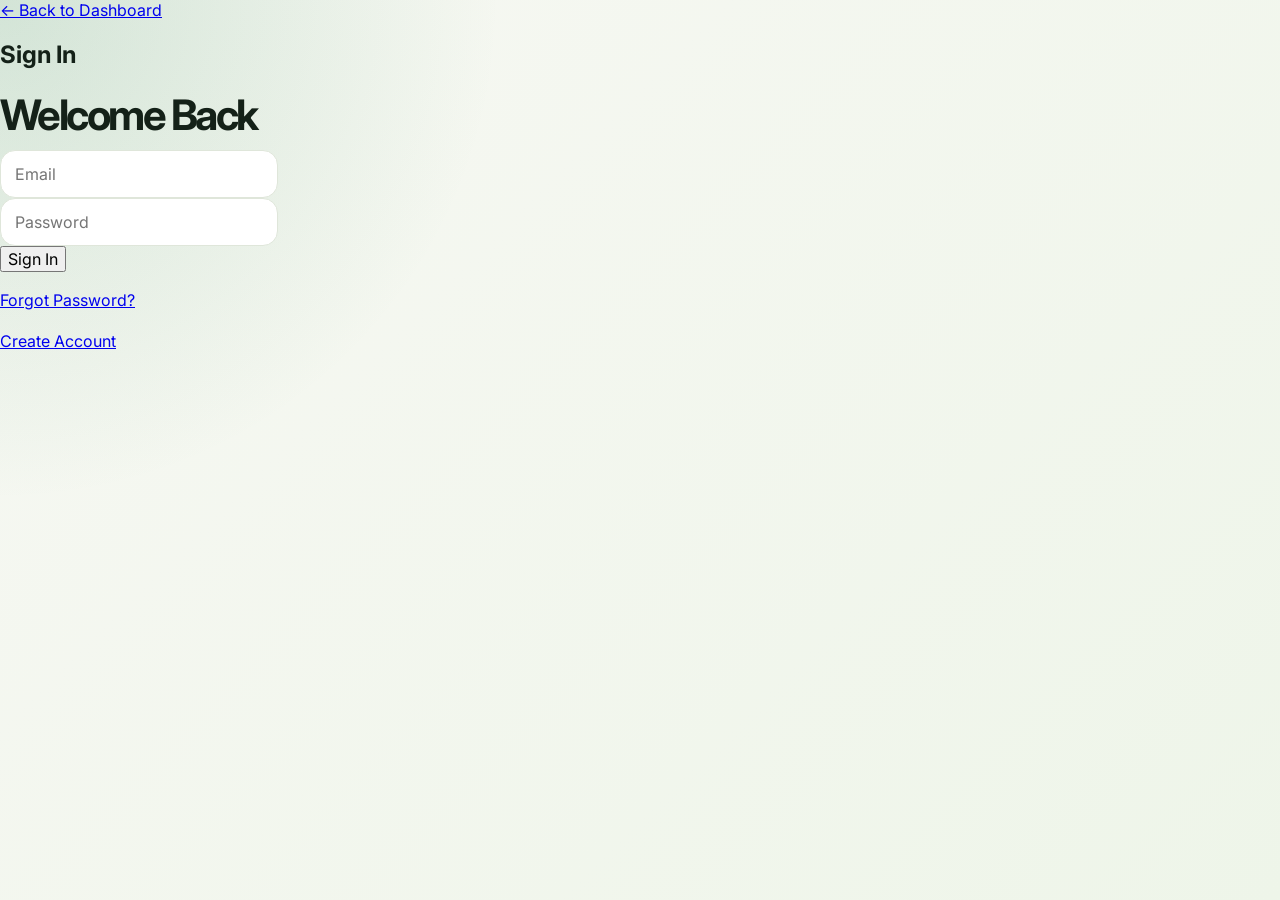
==== commit ffbc17d1: "Add files via upload" ====
--- a/index.html
+++ b/index.html
@@ -5,6 +5,11 @@
   <meta name="viewport" content="width=device-width, initial-scale=1.0"/>
   <title>Scrappy v2 — Smart Pantry App</title>
   <link rel="stylesheet" href="styles.css"/>
+<script>
+if(!localStorage.getItem('scrappyLoggedIn')){
+ window.location.href='login.html';
+}
+</script>
 </head>
 <body>
   <div class="app-shell">
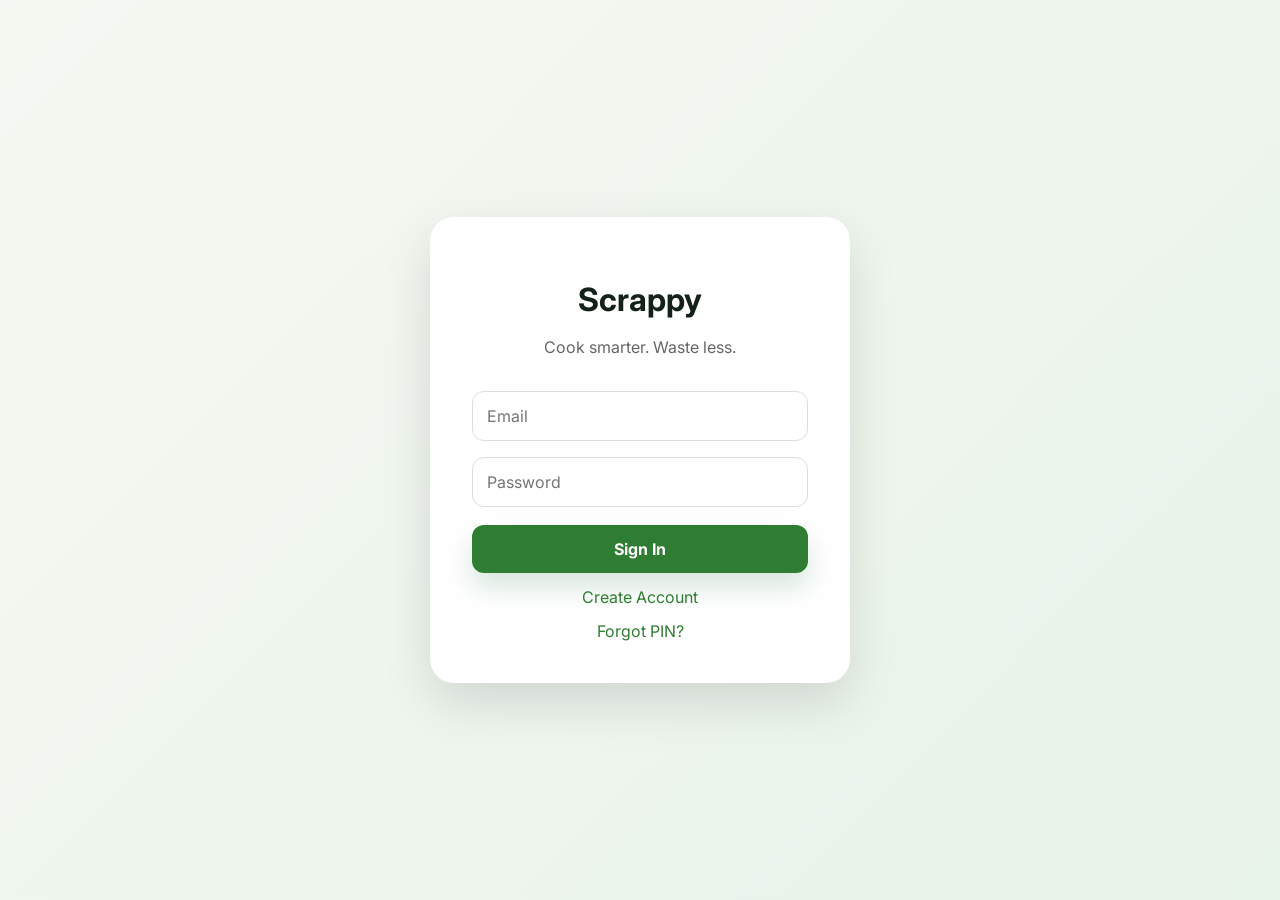
==== commit 1d11dd11: "Add files via upload" ====
--- a/index.html
+++ b/index.html
@@ -11,7 +11,7 @@
 }
 </script>
 </head>
-<body>
+<body><a class="top-profile" href="profile.html">👤</a>
   <div class="app-shell">
     <aside class="sidebar">
       <div class="brand">
--- a/styles.css
+++ b/styles.css
@@ -190,3 +190,13 @@
   .toolbar,.add-form{flex-direction:column}
   .nav{grid-template-columns:1fr 1fr}
 }
+
+
+.auth-page{min-height:100vh;display:flex;align-items:center;justify-content:center;background:linear-gradient(135deg,#f5f8f2,#e8f3ea);}
+.auth-card{background:#fff;padding:42px;border-radius:24px;box-shadow:0 20px 50px rgba(0,0,0,.12);width:min(420px,92vw);text-align:center}
+.auth-card h1{font-size:2rem;margin-bottom:.3rem}
+.auth-card p{color:#666;margin-bottom:1.4rem}
+.auth-card input{width:100%;padding:14px;margin:8px 0;border-radius:12px;border:1px solid #ddd}
+.primary-btn{width:100%;padding:14px;border:none;border-radius:12px;background:#2f7d32;color:#fff;font-weight:700;margin-top:10px}
+.secondary-btn{display:block;margin-top:14px;color:#2f7d32;text-decoration:none}
+.top-profile{position:fixed;top:18px;right:22px;font-size:28px;text-decoration:none}
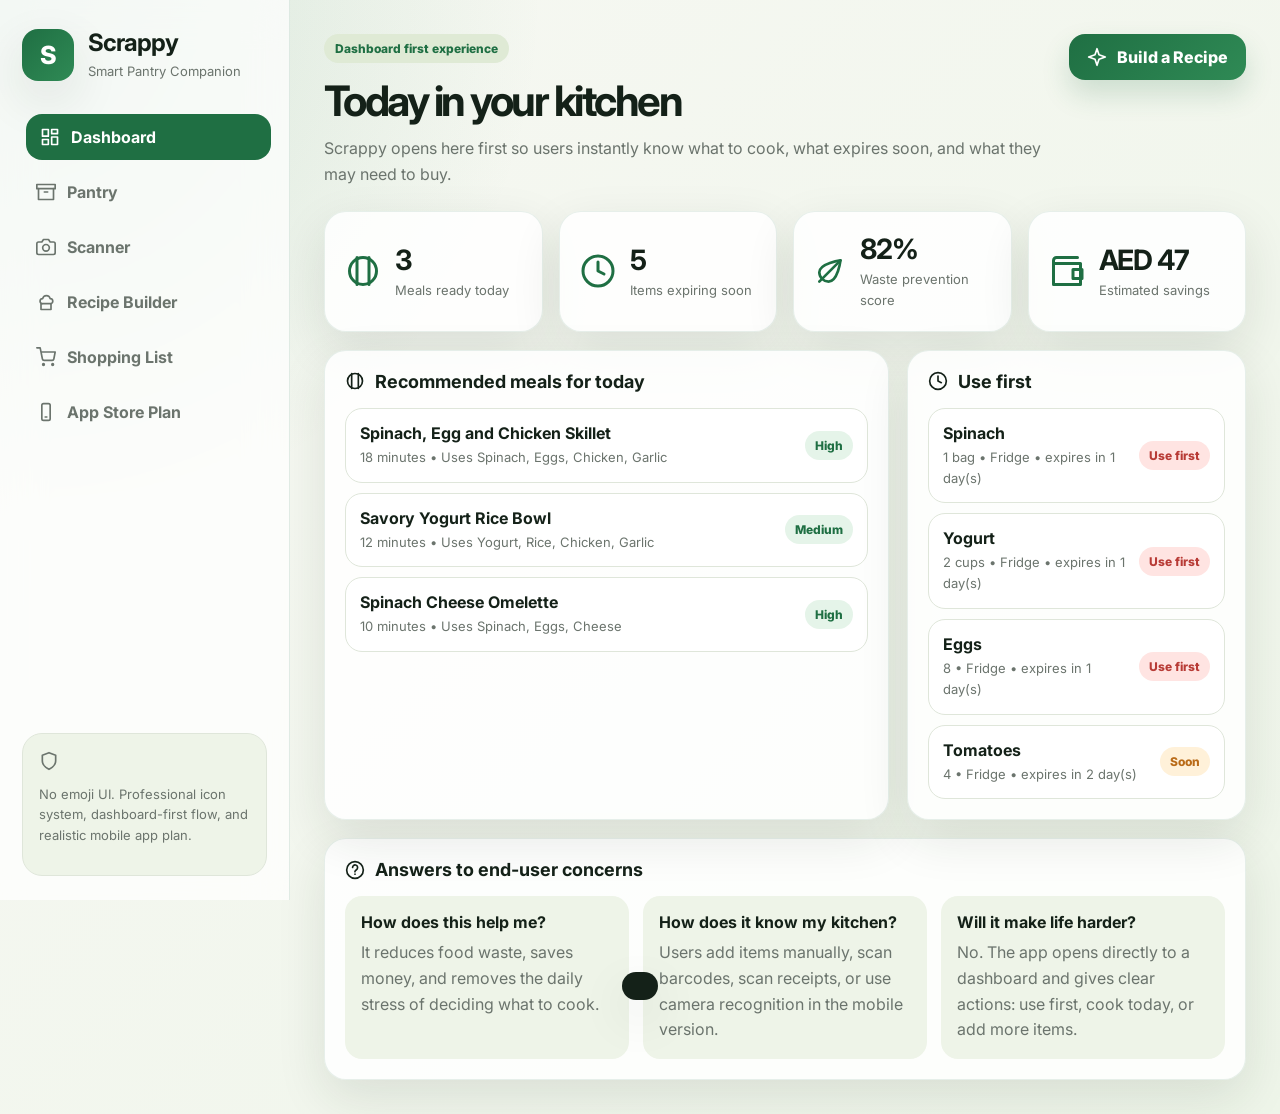
==== commit f61a027c: "Add files via upload" ====
--- a/index.html
+++ b/index.html
@@ -5,13 +5,8 @@
   <meta name="viewport" content="width=device-width, initial-scale=1.0"/>
   <title>Scrappy v2 — Smart Pantry App</title>
   <link rel="stylesheet" href="styles.css"/>
-<script>
-if(!localStorage.getItem('scrappyLoggedIn')){
- window.location.href='login.html';
-}
-</script>
 </head>
-<body><a class="top-profile" href="profile.html">👤</a>
+<body>
   <div class="app-shell">
     <aside class="sidebar">
       <div class="brand">
--- a/styles.css
+++ b/styles.css
@@ -190,13 +190,3 @@
   .toolbar,.add-form{flex-direction:column}
   .nav{grid-template-columns:1fr 1fr}
 }
-
-
-.auth-page{min-height:100vh;display:flex;align-items:center;justify-content:center;background:linear-gradient(135deg,#f5f8f2,#e8f3ea);}
-.auth-card{background:#fff;padding:42px;border-radius:24px;box-shadow:0 20px 50px rgba(0,0,0,.12);width:min(420px,92vw);text-align:center}
-.auth-card h1{font-size:2rem;margin-bottom:.3rem}
-.auth-card p{color:#666;margin-bottom:1.4rem}
-.auth-card input{width:100%;padding:14px;margin:8px 0;border-radius:12px;border:1px solid #ddd}
-.primary-btn{width:100%;padding:14px;border:none;border-radius:12px;background:#2f7d32;color:#fff;font-weight:700;margin-top:10px}
-.secondary-btn{display:block;margin-top:14px;color:#2f7d32;text-decoration:none}
-.top-profile{position:fixed;top:18px;right:22px;font-size:28px;text-decoration:none}
